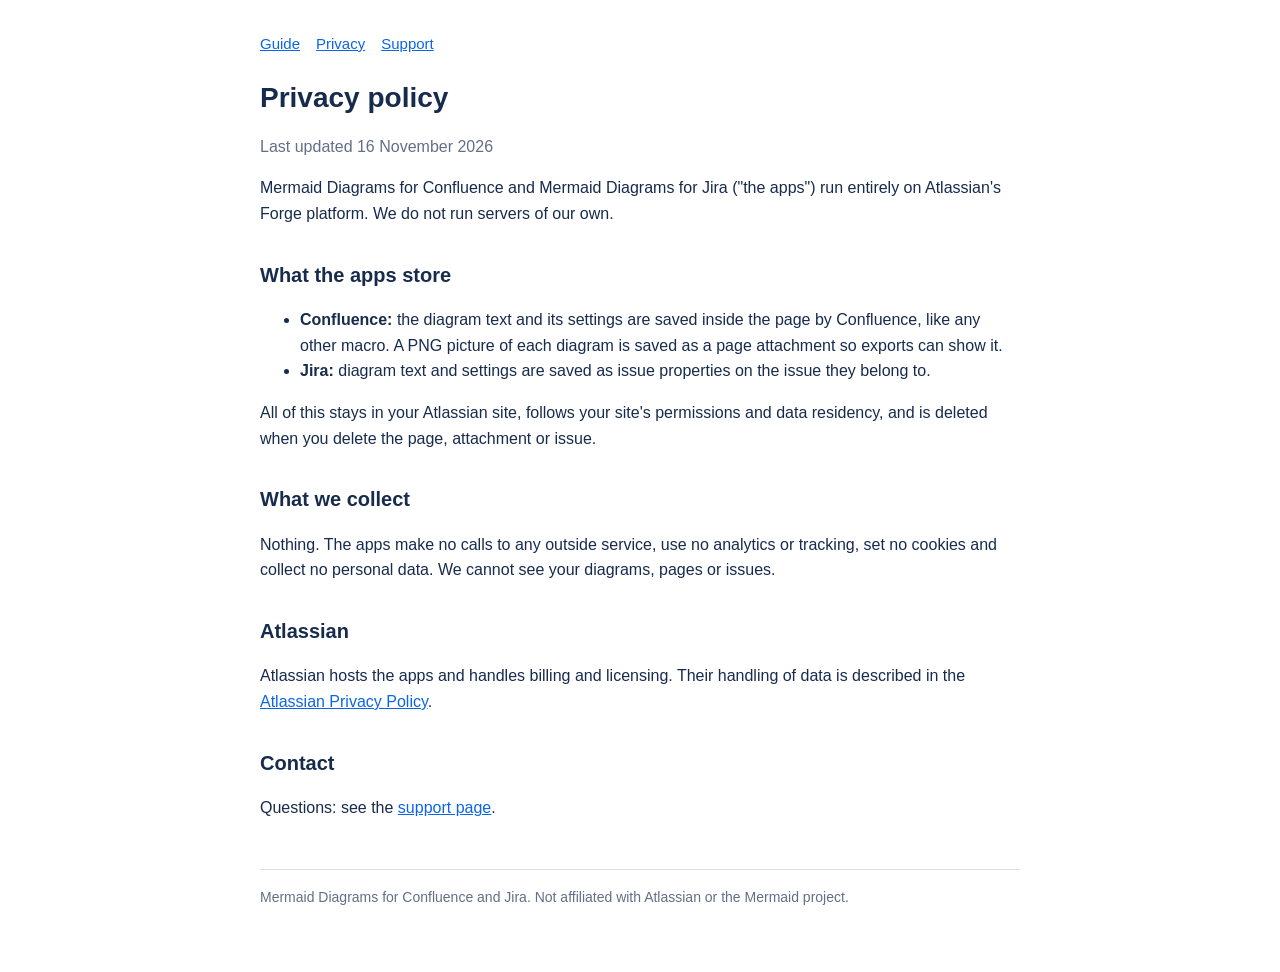
==== privacy.html @ 721a8bae "Guide, privacy and support pages for Mermaid Diagrams" ====
<!doctype html><html lang="en"><head><meta charset="utf-8"><meta name="viewport" content="width=device-width,initial-scale=1"><title>Mermaid Diagrams: privacy</title><link rel="stylesheet" href="style.css"></head><body><main><nav><a href="index.html">Guide</a><a href="privacy.html">Privacy</a><a href="support.html">Support</a></nav>
<h1>Privacy policy</h1>
<p class="muted">Last updated 16 November 2026</p>
<p>Mermaid Diagrams for Confluence and Mermaid Diagrams for Jira ("the apps") run entirely on Atlassian's Forge platform. We do not run servers of our own.</p>
<h2>What the apps store</h2>
<ul><li><strong>Confluence:</strong> the diagram text and its settings are saved inside the page by Confluence, like any other macro. A PNG picture of each diagram is saved as a page attachment so exports can show it.</li>
<li><strong>Jira:</strong> diagram text and settings are saved as issue properties on the issue they belong to.</li></ul>
<p>All of this stays in your Atlassian site, follows your site's permissions and data residency, and is deleted when you delete the page, attachment or issue.</p>
<h2>What we collect</h2>
<p>Nothing. The apps make no calls to any outside service, use no analytics or tracking, set no cookies and collect no personal data. We cannot see your diagrams, pages or issues.</p>
<h2>Atlassian</h2>
<p>Atlassian hosts the apps and handles billing and licensing. Their handling of data is described in the <a href="https://www.atlassian.com/legal/privacy-policy">Atlassian Privacy Policy</a>.</p>
<h2>Contact</h2>
<p>Questions: see the <a href="support.html">support page</a>.</p>
<footer>Mermaid Diagrams for Confluence and Jira. Not affiliated with Atlassian or the Mermaid project.</footer></main></body></html>
---- style.css ----
:root{--bg:#fff;--text:#172b4d;--muted:#626f86;--accent:#0c66e4;--line:#dcdfe4}
@media (prefers-color-scheme:dark){:root{--bg:#1d2125;--text:#c7d1db;--muted:#8c9bab;--accent:#579dff;--line:#38414a}}
body{margin:0;background:var(--bg);color:var(--text);font:16px/1.6 -apple-system,BlinkMacSystemFont,"Segoe UI",Roboto,Arial,sans-serif}
main{max-width:760px;margin:0 auto;padding:32px 16px 64px}
nav{display:flex;gap:16px;flex-wrap:wrap;margin-bottom:24px;font-size:15px}
a{color:var(--accent)} h1{font-size:28px;line-height:1.25} h2{margin-top:32px;font-size:20px}
code,pre{font-family:ui-monospace,Menlo,Consolas,monospace;font-size:14px} pre{background:rgba(127,127,127,.12);padding:12px;border-radius:6px;overflow-x:auto}
.muted{color:var(--muted)} footer{margin-top:48px;border-top:1px solid var(--line);padding-top:16px;font-size:14px;color:var(--muted)}
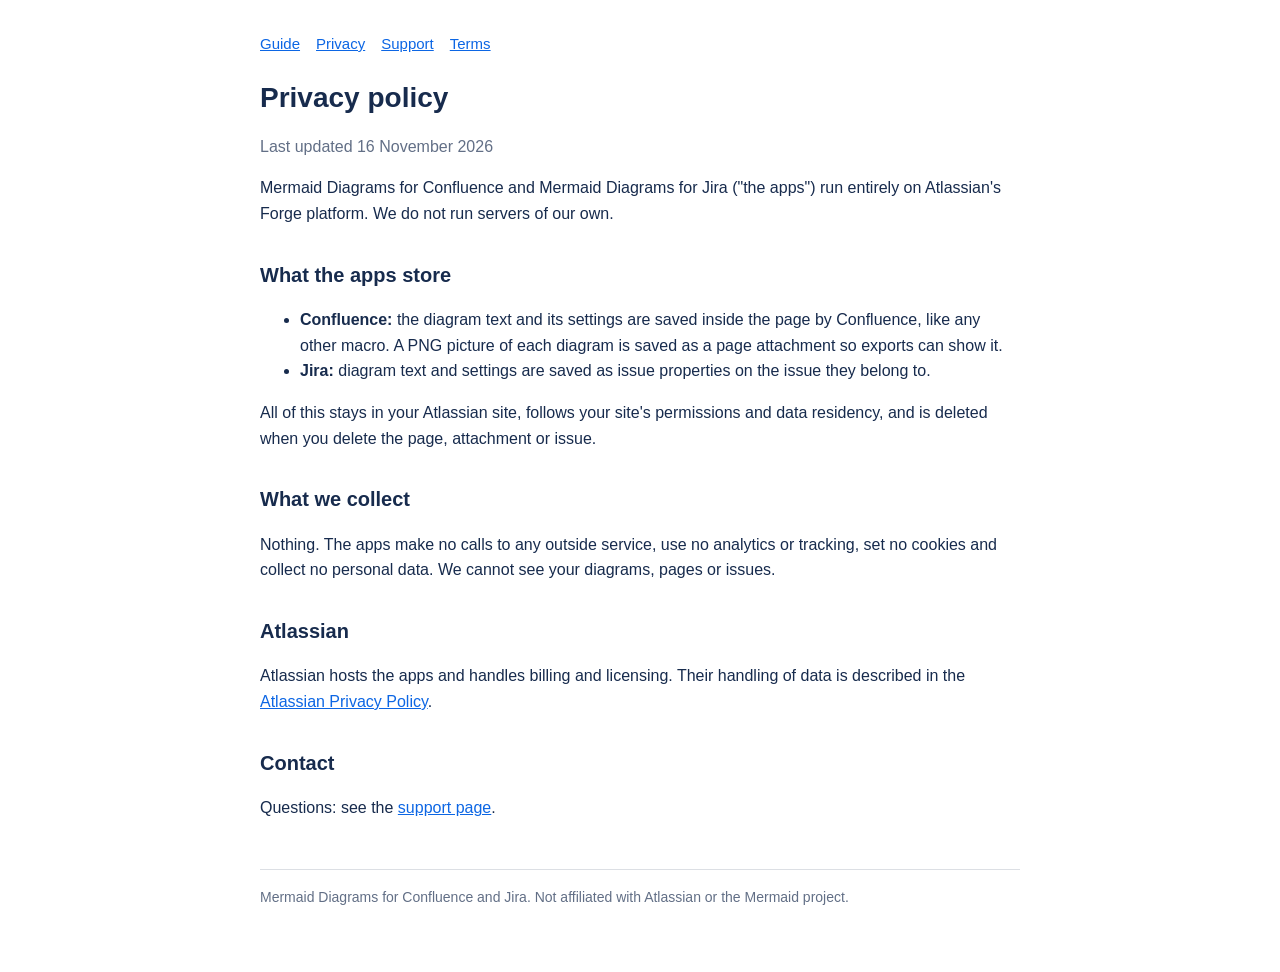
==== commit e5a662fd: "Add terms page" ====
--- a/privacy.html
+++ b/privacy.html
@@ -1,4 +1,4 @@
-<!doctype html><html lang="en"><head><meta charset="utf-8"><meta name="viewport" content="width=device-width,initial-scale=1"><title>Mermaid Diagrams: privacy</title><link rel="stylesheet" href="style.css"></head><body><main><nav><a href="index.html">Guide</a><a href="privacy.html">Privacy</a><a href="support.html">Support</a></nav>
+<!doctype html><html lang="en"><head><meta charset="utf-8"><meta name="viewport" content="width=device-width,initial-scale=1"><title>Mermaid Diagrams: privacy</title><link rel="stylesheet" href="style.css"></head><body><main><nav><a href="index.html">Guide</a><a href="privacy.html">Privacy</a><a href="support.html">Support</a><a href="terms.html">Terms</a></nav>
 <h1>Privacy policy</h1>
 <p class="muted">Last updated 16 November 2026</p>
 <p>Mermaid Diagrams for Confluence and Mermaid Diagrams for Jira ("the apps") run entirely on Atlassian's Forge platform. We do not run servers of our own.</p>
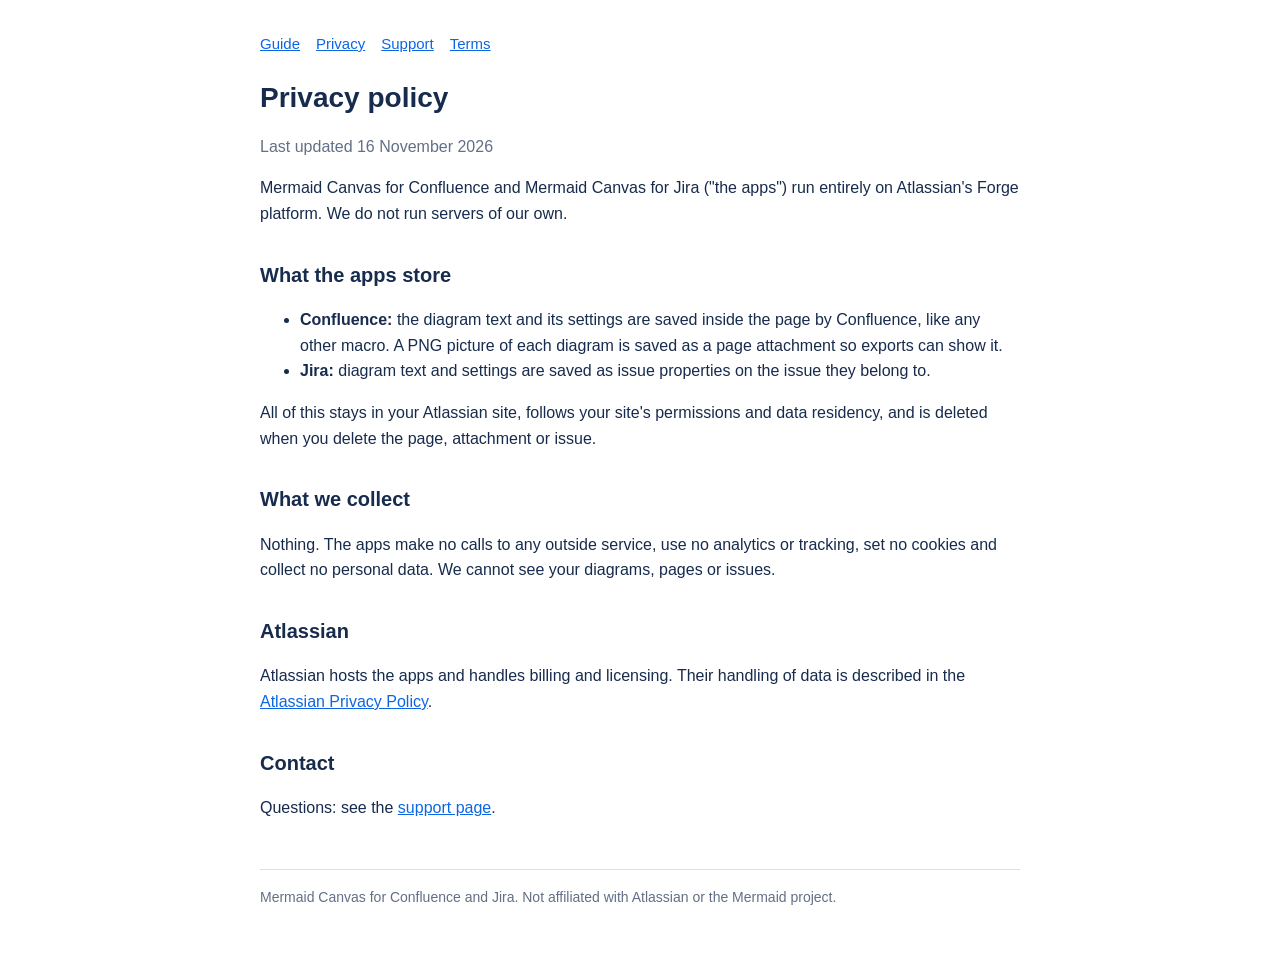
==== commit fd8bf51e: "Use listed product name Mermaid Canvas; fix terms page title" ====
--- a/privacy.html
+++ b/privacy.html
@@ -1,7 +1,7 @@
-<!doctype html><html lang="en"><head><meta charset="utf-8"><meta name="viewport" content="width=device-width,initial-scale=1"><title>Mermaid Diagrams: privacy</title><link rel="stylesheet" href="style.css"></head><body><main><nav><a href="index.html">Guide</a><a href="privacy.html">Privacy</a><a href="support.html">Support</a><a href="terms.html">Terms</a></nav>
+<!doctype html><html lang="en"><head><meta charset="utf-8"><meta name="viewport" content="width=device-width,initial-scale=1"><title>Mermaid Canvas: privacy</title><link rel="stylesheet" href="style.css"></head><body><main><nav><a href="index.html">Guide</a><a href="privacy.html">Privacy</a><a href="support.html">Support</a><a href="terms.html">Terms</a></nav>
 <h1>Privacy policy</h1>
 <p class="muted">Last updated 16 November 2026</p>
-<p>Mermaid Diagrams for Confluence and Mermaid Diagrams for Jira ("the apps") run entirely on Atlassian's Forge platform. We do not run servers of our own.</p>
+<p>Mermaid Canvas for Confluence and Mermaid Canvas for Jira ("the apps") run entirely on Atlassian's Forge platform. We do not run servers of our own.</p>
 <h2>What the apps store</h2>
 <ul><li><strong>Confluence:</strong> the diagram text and its settings are saved inside the page by Confluence, like any other macro. A PNG picture of each diagram is saved as a page attachment so exports can show it.</li>
 <li><strong>Jira:</strong> diagram text and settings are saved as issue properties on the issue they belong to.</li></ul>
@@ -12,4 +12,4 @@
 <p>Atlassian hosts the apps and handles billing and licensing. Their handling of data is described in the <a href="https://www.atlassian.com/legal/privacy-policy">Atlassian Privacy Policy</a>.</p>
 <h2>Contact</h2>
 <p>Questions: see the <a href="support.html">support page</a>.</p>
-<footer>Mermaid Diagrams for Confluence and Jira. Not affiliated with Atlassian or the Mermaid project.</footer></main></body></html>
+<footer>Mermaid Canvas for Confluence and Jira. Not affiliated with Atlassian or the Mermaid project.</footer></main></body></html>
